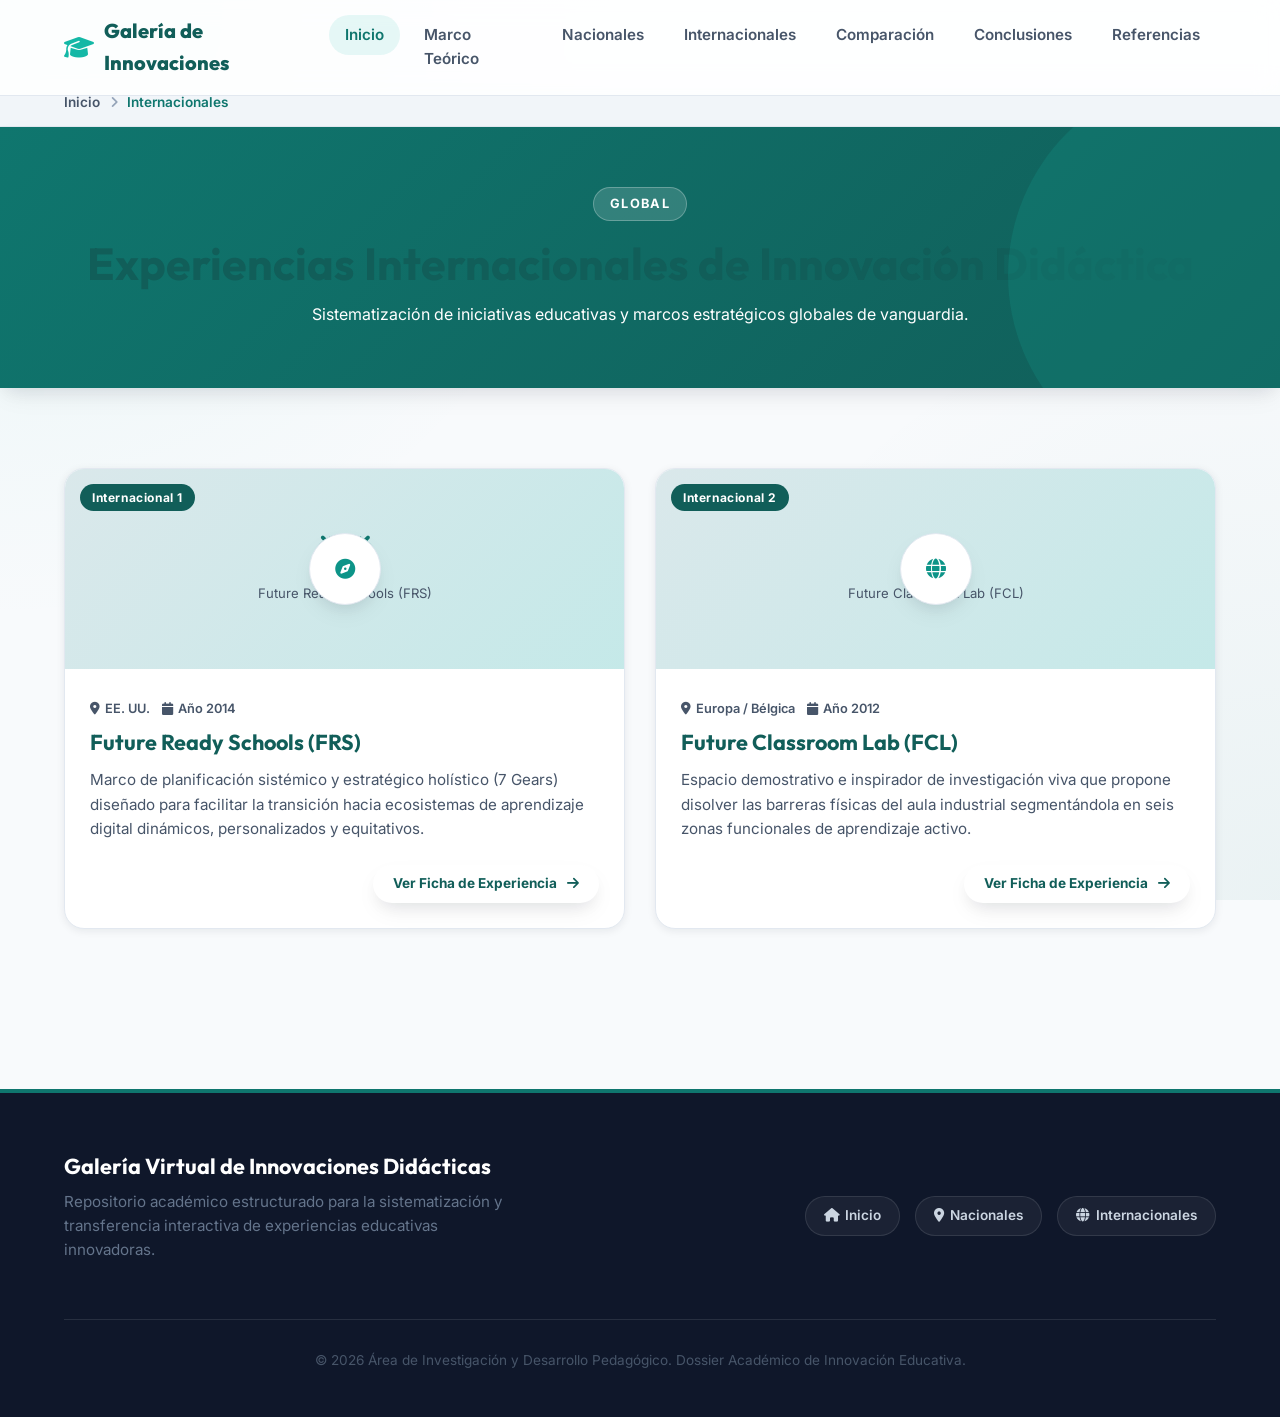
==== galeria-innovacion/internacional/index.html @ 83a40e51 "Primer commit del proyecto" ====
<!DOCTYPE html>
<html lang="es">
<head>
  <meta charset="UTF-8">
  <meta name="viewport" content="width=device-width, initial-scale=1.0">
  <meta name="description" content="Sección de experiencias internacionales de innovación didáctica global en el Dossier Académico.">
  <meta name="author" content="Especialista en Innovación Educativa, Metodologías Activas y TIC">
  <meta name="robots" content="index, follow">
  <meta name="theme-color" content="#0F766E">
  <title>Experiencias Internacionales | Galería de Innovaciones Didácticas</title>
  
  <!-- Font Awesome Icons -->
  <link href="https://cdnjs.cloudflare.com/ajax/libs/font-awesome/6.5.2/css/all.min.css" rel="stylesheet">
  
  <!-- Main Stylesheet -->
  <link rel="stylesheet" href="../css/estilos.css">
</head>
<body>

  <!-- skip link for accessibility -->
  <a href="#contenido-principal" class="skip-link">Saltar al contenido principal</a>

  <!-- Page Loader -->
  <div class="page-loader" id="loader">
    <div class="loader-spinner" role="status" aria-label="Cargando sección"></div>
  </div>

  <!-- Sticky Navigation Header -->
  <header class="site-header" id="site-header">
    <div class="container">
      <div class="navbar-container">
        <a class="navbar-brand" href="../index.html">
          <i class="fa-solid fa-graduation-cap"></i>
          <span>Galería de Innovaciones</span>
        </a>
        <button class="mobile-toggle" id="mobile-toggle" aria-label="Abrir menú de navegación" aria-expanded="false">
          <i class="fa-solid fa-bars"></i>
        </button>
        <nav class="nav-menu" id="nav-menu">
          <ul class="nav-links">
            <li class="nav-item"><a href="../index.html">Inicio</a></li>
            <li class="nav-item"><a href="../index.html#marco-teorico">Marco Teórico</a></li>
            <li class="nav-item"><a href="../nacional/index.html">Nacionales</a></li>
            <li class="nav-item"><a href="index.html" class="active">Internacionales</a></li>
            <li class="nav-item"><a href="../index.html#comparacion">Comparación</a></li>
            <li class="nav-item"><a href="../index.html#conclusiones">Conclusiones</a></li>
            <li class="nav-item"><a href="../index.html#referencias">Referencias</a></li>
          </ul>
        </nav>
      </div>
    </div>
  </header>

  <!-- Breadcrumbs -->
  <nav class="breadcrumb-nav" aria-label="Ruta de navegación">
    <div class="container">
      <ul class="breadcrumb-list">
        <li class="breadcrumb-item"><a href="../index.html">Inicio</a></li>
        <li class="breadcrumb-item active" aria-current="page">Internacionales</li>
      </ul>
    </div>
  </nav>

  <main id="contenido-principal">
    <!-- Hero Header -->
    <section class="hero-home" style="padding: 60px 0; border-radius: 0;">
      <div class="container text-center" style="text-align: center;">
        <span class="hero-kicker">Global</span>
        <h1 style="margin: 0 auto 10px; font-size: clamp(2rem, 4vw, 2.8rem);">Experiencias Internacionales de Innovación Didáctica</h1>
        <p class="hero-lead" style="margin: 0 auto; max-width: 700px;">Sistematización de iniciativas educativas y marcos estratégicos globales de vanguardia.</p>
      </div>
    </section>

    <!-- Cards Grid -->
    <section class="py-5">
      <div class="container">
        <div class="experiences-grid">
          <!-- FRS Card -->
          <article class="experience-card reveal-on-scroll" style="--delay: 0.05s;">
            <div class="experience-card-header">
              <span class="experience-badge">Internacional 1</span>
              <div class="image-placeholder">
                <i class="fa-solid fa-arrows-to-eye"></i>
                <span>Future Ready Schools (FRS)</span>
              </div>
              <div class="logo-badge" title="Logo FRS">
                <i class="fa-solid fa-compass"></i>
              </div>
            </div>
            <div class="experience-card-body">
              <div class="card-meta">
                <span><i class="fa-solid fa-location-dot"></i> EE. UU.</span>
                <span><i class="fa-solid fa-calendar"></i> Año 2014</span>
              </div>
              <h3>Future Ready Schools (FRS)</h3>
              <p>Marco de planificación sistémico y estratégico holístico (7 Gears) diseñado para facilitar la transición hacia ecosistemas de aprendizaje digital dinámicos, personalizados y equitativos.</p>
              <div class="card-actions" style="justify-content: flex-end;">
                <a href="experiencia1.html" class="hero-cta-btn" style="padding: 8px 20px; font-size: 0.85rem;">
                  Ver Ficha de Experiencia
                  <i class="fa-solid fa-arrow-right"></i>
                </a>
              </div>
            </div>
          </article>

          <!-- FCL Card -->
          <article class="experience-card reveal-on-scroll" style="--delay: 0.25s;">
            <div class="experience-card-header">
              <span class="experience-badge">Internacional 2</span>
              <div class="image-placeholder">
                <i class="fa-solid fa-cubes-stacked"></i>
                <span>Future Classroom Lab (FCL)</span>
              </div>
              <div class="logo-badge" title="Logo FCL">
                <i class="fa-solid fa-globe"></i>
              </div>
            </div>
            <div class="experience-card-body">
              <div class="card-meta">
                <span><i class="fa-solid fa-location-dot"></i> Europa / Bélgica</span>
                <span><i class="fa-solid fa-calendar"></i> Año 2012</span>
              </div>
              <h3>Future Classroom Lab (FCL)</h3>
              <p>Espacio demostrativo e inspirador de investigación viva que propone disolver las barreras físicas del aula industrial segmentándola en seis zonas funcionales de aprendizaje activo.</p>
              <div class="card-actions" style="justify-content: flex-end;">
                <a href="experiencia2.html" class="hero-cta-btn" style="padding: 8px 20px; font-size: 0.85rem;">
                  Ver Ficha de Experiencia
                  <i class="fa-solid fa-arrow-right"></i>
                </a>
              </div>
            </div>
          </article>
        </div>
      </div>
    </section>
  </main>

  <!-- Footer -->
  <footer class="site-footer">
    <div class="container">
      <div class="footer-grid">
        <div class="footer-info">
          <h3>Galería Virtual de Innovaciones Didácticas</h3>
          <p>Repositorio académico estructurado para la sistematización y transferencia interactiva de experiencias educativas innovadoras.</p>
        </div>
        <nav class="footer-nav" aria-label="Enlaces rápidos de navegación">
          <ul class="footer-links">
            <li><a href="../index.html"><i class="fa-solid fa-house"></i> Inicio</a></li>
            <li><a href="../nacional/index.html"><i class="fa-solid fa-location-dot"></i> Nacionales</a></li>
            <li><a href="index.html" class="active"><i class="fa-solid fa-globe"></i> Internacionales</a></li>
          </ul>
        </nav>
      </div>
      <div class="footer-bottom">
        <p>&copy; 2026 Área de Investigación y Desarrollo Pedagógico. Dossier Académico de Innovación Educativa.</p>
      </div>
    </div>
  </footer>

  <!-- Main JavaScript -->
  <script src="../js/script.js"></script>
</body>
</html>
---- galeria-innovacion/css/estilos.css ----
@import url('https://fonts.googleapis.com/css2?family=Inter:wght@300;400;500;600;700&family=Outfit:wght@400;500;600;700;800&display=swap');

:root {
  /* Color Palette */
  --color-primary: #0f766e;        /* Deep Teal */
  --color-primary-light: #115e59;  /* Darker Teal */
  --color-secondary: #0d9488;      /* Teal Main */
  --color-accent: #14b8a6;         /* Mint / Light Teal */
  --color-accent-light: #ccfbf1;   /* Soft Mint tint */
  --color-text: #0f172a;           /* Slate 900 */
  --color-text-muted: #475569;     /* Slate 600 */
  --color-bg: #f8fafc;             /* Slate 50 */
  --color-surface: #ffffff;        /* Pure White */
  --color-surface-hover: #f1f5f9;  /* Slate 100 */
  --color-border: #e2e8f0;         /* Slate 200 */
  --color-border-accent: rgba(15, 118, 110, 0.15);
  --color-shadow: rgba(15, 23, 42, 0.08);

  /* Typography */
  --font-headings: 'Outfit', 'Inter', sans-serif;
  --font-body: 'Inter', sans-serif;

  /* Spacing */
  --radius-lg: 20px;
  --radius-md: 12px;
  --radius-sm: 8px;
  --radius-full: 9999px;

  /* Shadows */
  --shadow-sm: 0 2px 8px var(--color-shadow);
  --shadow-md: 0 10px 25px -5px var(--color-shadow), 0 8px 16px -6px var(--color-shadow);
  --shadow-lg: 0 20px 40px -10px var(--color-shadow), 0 12px 20px -8px var(--color-shadow);
  
  /* Transitions */
  --transition-smooth: all 0.4s cubic-bezier(0.16, 1, 0.3, 1);
  --transition-fast: all 0.18s cubic-bezier(0.16, 1, 0.3, 1);
  --transition-cinematic: all 0.85s cubic-bezier(0.16, 1, 0.3, 1);
  --transition-spring: all 0.6s cubic-bezier(0.34, 1.56, 0.64, 1);
}

/* Base Styles */
* {
  box-sizing: border-box;
  margin: 0;
  padding: 0;
}

html {
  scroll-behavior: smooth;
  scroll-padding-top: 90px;
}

body {
  font-family: var(--font-body);
  color: var(--color-text);
  background-color: var(--color-bg);
  line-height: 1.6;
  min-height: 100vh;
  overflow-x: hidden;
  padding-top: 80px; /* Spacing for fixed header */
  background-image: 
    radial-gradient(circle at 0% 0%, rgba(20, 184, 166, 0.08) 0, transparent 40%),
    radial-gradient(circle at 100% 100%, rgba(15, 118, 110, 0.06) 0, transparent 40%);
  background-attachment: fixed;
}

body.modal-open {
  overflow: hidden;
}

/* Accessibility Skip Link */
.skip-link {
  position: absolute;
  top: -100px;
  left: 20px;
  background: var(--color-primary);
  color: var(--color-surface);
  padding: 10px 20px;
  border-radius: var(--radius-sm);
  z-index: 9999;
  text-decoration: none;
  font-weight: 600;
  transition: top 0.2s ease;
}

.skip-link:focus {
  top: 20px;
}

/* Loading Animation */
.page-loader {
  position: fixed;
  inset: 0;
  z-index: 9999;
  background-color: var(--color-bg);
  display: flex;
  justify-content: center;
  align-items: center;
  transition: opacity 0.5s ease, visibility 0.5s ease;
}

.page-loader.is-hidden {
  opacity: 0;
  visibility: hidden;
  pointer-events: none;
}

.loader-spinner {
  width: 50px;
  height: 50px;
  border: 4px solid var(--color-border);
  border-top-color: var(--color-primary);
  border-radius: 50%;
  animation: spin 1s linear infinite;
}

@keyframes spin {
  to { transform: rotate(360deg); }
}

/* Typography elements */
h1, h2, h3, h4 {
  font-family: var(--font-headings);
  color: var(--color-primary-light);
  line-height: 1.25;
  font-weight: 700;
}

p {
  margin-bottom: 1rem;
}

a {
  color: var(--color-primary);
  text-decoration: none;
  transition: var(--transition-fast);
}

a:hover {
  color: var(--color-accent);
}

.container {
  width: 90%;
  max-width: 1200px;
  margin: 0 auto;
}

/* Header & Sticky Navigation */
.site-header {
  position: fixed;
  top: 0;
  left: 0;
  right: 0;
  z-index: 1000;
  background: rgba(255, 255, 255, 0.85);
  backdrop-filter: blur(12px);
  -webkit-backdrop-filter: blur(12px);
  border-bottom: 1px solid var(--color-border);
  transition: var(--transition-smooth);
}

.site-header.is-scrolled {
  background: rgba(255, 255, 255, 0.95);
  box-shadow: var(--shadow-sm);
  padding: 5px 0;
}

.navbar-container {
  display: flex;
  justify-content: space-between;
  align-items: center;
  padding: 15px 0;
  transition: var(--transition-smooth);
}

.navbar-brand {
  display: flex;
  align-items: center;
  gap: 10px;
  font-family: var(--font-headings);
  font-size: 1.25rem;
  font-weight: 800;
  color: var(--color-primary-light);
}

.navbar-brand i {
  color: var(--color-accent);
  font-size: 1.5rem;
}

.nav-links {
  display: flex;
  list-style: none;
  gap: 8px;
}

.nav-item a {
  display: block;
  padding: 8px 16px;
  border-radius: var(--radius-full);
  color: var(--color-text-muted);
  font-size: 0.95rem;
  font-weight: 600;
  transition: var(--transition-smooth);
}

.nav-item a:hover,
.nav-item a.active {
  color: var(--color-primary);
  background: rgba(20, 184, 166, 0.1);
}

/* Mobile Menu Toggle */
.mobile-toggle {
  display: none;
  background: none;
  border: none;
  color: var(--color-primary-light);
  font-size: 1.5rem;
  cursor: pointer;
}

/* Hero Section */
.hero-home {
  padding: 80px 0;
  background: linear-gradient(135deg, var(--color-primary) 0%, var(--color-primary-light) 100%);
  color: var(--color-surface);
  border-radius: 0 0 var(--radius-lg) var(--radius-lg);
  box-shadow: var(--shadow-md);
  position: relative;
  overflow: hidden;
}

.hero-home::before {
  content: '';
  position: absolute;
  top: -20%;
  right: -10%;
  width: 400px;
  height: 400px;
  background: rgba(20, 184, 166, 0.15);
  border-radius: 50%;
  pointer-events: none;
}

.hero-grid {
  display: grid;
  grid-template-columns: 1.2fr 0.8fr;
  gap: 40px;
  align-items: center;
}

.hero-content h1 {
  color: var(--color-surface);
  font-size: clamp(2rem, 4.5vw, 3.5rem);
  line-height: 1.1;
  margin-bottom: 15px;
}

.hero-content .hero-lead {
  font-size: clamp(1rem, 2vw, 1.2rem);
  color: var(--color-accent-light);
  margin-bottom: 25px;
  font-weight: 300;
}

.hero-kicker {
  display: inline-block;
  background: rgba(255, 255, 255, 0.15);
  padding: 6px 16px;
  border-radius: var(--radius-full);
  font-size: 0.8rem;
  font-weight: 700;
  text-transform: uppercase;
  letter-spacing: 0.1em;
  margin-bottom: 15px;
  border: 1px solid rgba(255, 255, 255, 0.25);
}

.hero-metadata-card {
  background: rgba(255, 255, 255, 0.1);
  backdrop-filter: blur(10px);
  -webkit-backdrop-filter: blur(10px);
  border: 1px solid rgba(255, 255, 255, 0.2);
  border-radius: var(--radius-lg);
  padding: 30px;
  box-shadow: var(--shadow-lg);
}

.hero-metadata-card h3 {
  color: var(--color-surface);
  margin-bottom: 20px;
  border-bottom: 2px solid rgba(20, 184, 166, 0.3);
  padding-bottom: 10px;
  font-size: 1.2rem;
}

.meta-item {
  display: flex;
  gap: 12px;
  margin-bottom: 18px;
}

.meta-item:last-child {
  margin-bottom: 0;
}

.meta-item i {
  color: var(--color-accent);
  font-size: 1.25rem;
  margin-top: 3px;
}

.meta-item-text strong {
  display: block;
  font-size: 0.85rem;
  color: var(--color-accent-light);
  text-transform: uppercase;
  letter-spacing: 0.05em;
}

.meta-item-text span {
  font-size: 0.95rem;
  font-weight: 400;
}

.hero-cta-btn {
  display: inline-flex;
  align-items: center;
  gap: 10px;
  background: var(--color-surface);
  color: var(--color-primary-light);
  padding: 12px 28px;
  border-radius: var(--radius-full);
  font-weight: 700;
  box-shadow: var(--shadow-md);
  transition: var(--transition-smooth);
}

.hero-cta-btn:hover {
  background: var(--color-accent);
  color: var(--color-surface);
  transform: translateY(-2px);
}

/* Sections Configuration */
section.py-5 {
  padding: 80px 0;
}

.section-header {
  text-align: center;
  max-width: 800px;
  margin: 0 auto 50px;
}

.section-badge {
  display: inline-block;
  background: var(--color-accent-light);
  color: var(--color-primary-light);
  padding: 6px 14px;
  border-radius: var(--radius-full);
  font-size: 0.8rem;
  font-weight: 700;
  text-transform: uppercase;
  margin-bottom: 15px;
}

.section-title {
  font-size: clamp(1.75rem, 3.5vw, 2.5rem);
  margin-bottom: 15px;
}

.section-desc {
  color: var(--color-text-muted);
  font-size: 1.05rem;
}

/* Marco Teórico Tabs */
.theoretical-tabs {
  background: var(--color-surface);
  border: 1px solid var(--color-border);
  border-radius: var(--radius-lg);
  box-shadow: var(--shadow-md);
  overflow: hidden;
}

.tabs-nav {
  display: grid;
  grid-template-columns: repeat(4, 1fr);
  background: #f1f5f9;
  border-bottom: 1px solid var(--color-border);
}

.tab-btn {
  padding: 20px 10px;
  border: none;
  background: none;
  font-family: var(--font-headings);
  font-weight: 700;
  color: var(--color-text-muted);
  font-size: 0.95rem;
  cursor: pointer;
  transition: var(--transition-smooth);
  text-align: center;
  outline: none;
}

.tab-btn:hover {
  color: var(--color-primary);
  background: rgba(255, 255, 255, 0.5);
}

.tab-btn.active {
  color: var(--color-primary);
  background: var(--color-surface);
  position: relative;
}

.tab-btn.active::after {
  content: '';
  position: absolute;
  bottom: 0;
  left: 0;
  right: 0;
  height: 4px;
  background: var(--color-accent);
}

.tabs-content {
  padding: 40px;
}

.tab-pane {
  display: none;
  animation: fadeIn 0.4s ease;
}

.tab-pane.active {
  display: block;
}

@keyframes fadeIn {
  from { opacity: 0; transform: translateY(10px); }
  to { opacity: 1; transform: translateY(0); }
}

.theoretical-item-grid {
  display: grid;
  grid-template-columns: 1fr 1.2fr;
  gap: 40px;
  align-items: center;
}

.theoretical-text h3 {
  font-size: 1.6rem;
  margin-bottom: 20px;
  position: relative;
  padding-bottom: 10px;
}

.theoretical-text h3::after {
  content: '';
  position: absolute;
  left: 0;
  bottom: 0;
  width: 60px;
  height: 3px;
  background: var(--color-accent);
}

.theoretical-text p {
  color: var(--color-text-muted);
  font-size: 1.05rem;
  margin-bottom: 15px;
}

.theoretical-graphic-placeholder {
  background: radial-gradient(circle at 50% 50%, var(--color-accent-light) 0%, #e2e8f0 100%);
  border: 2px dashed var(--color-primary);
  border-radius: var(--radius-md);
  padding: 40px 20px;
  text-align: center;
  min-height: 250px;
  display: flex;
  flex-direction: column;
  justify-content: center;
  align-items: center;
  gap: 15px;
  color: var(--color-primary-light);
}

.theoretical-graphic-placeholder i {
  font-size: 3rem;
  color: var(--color-secondary);
}

.theoretical-graphic-placeholder span {
  font-weight: 700;
  font-size: 0.95rem;
}

.theoretical-graphic-placeholder p {
  font-size: 0.85rem;
  color: var(--color-text-muted);
  max-width: 80%;
  margin: 0;
}

/* Experience Cards System */
.experiences-grid {
  display: grid;
  grid-template-columns: repeat(auto-fit, minmax(320px, 1fr));
  gap: 30px;
}

.experience-card {
  background: var(--color-surface);
  border: 1px solid var(--color-border);
  border-radius: var(--radius-lg);
  overflow: hidden;
  box-shadow: var(--shadow-sm);
  transition: var(--transition-smooth);
  display: flex;
  flex-direction: column;
}

.experience-card:hover {
  transform: translateY(-8px);
  box-shadow: var(--shadow-lg);
  border-color: var(--color-accent);
}

.experience-card-header {
  position: relative;
  background: #f1f5f9;
  background-size: cover;
  background-position: center;
  height: 200px;
  display: flex;
  align-items: center;
  justify-content: center;
  overflow: hidden;
}

.experience-card-header .image-placeholder {
  position: absolute;
  inset: 0;
  display: flex;
  flex-direction: column;
  justify-content: center;
  align-items: center;
  gap: 10px;
  background: linear-gradient(135deg, rgba(15, 118, 110, 0.1) 0%, rgba(20, 184, 166, 0.2) 100%);
  padding: 20px;
  text-align: center;
  transition: var(--transition-smooth);
}

.experience-card:hover .image-placeholder {
  transform: scale(1.05);
}

.experience-card-header .image-placeholder i {
  font-size: 2.5rem;
  color: var(--color-primary);
}

.experience-card-header .image-placeholder span {
  font-size: 0.82rem;
  color: var(--color-text-muted);
  line-height: 1.3;
}

.experience-badge {
  position: absolute;
  top: 15px;
  left: 15px;
  background: var(--color-primary-light);
  color: var(--color-surface);
  padding: 4px 12px;
  border-radius: var(--radius-full);
  font-size: 0.75rem;
  font-weight: 700;
  letter-spacing: 0.05em;
  z-index: 10;
}

.logo-badge {
  position: absolute;
  top: 50%;
  left: 50%;
  transform: translate(-50%, -50%);
  background: var(--color-surface);
  border: 1px solid var(--color-border);
  padding: 10px;
  border-radius: 50%;
  width: 72px;
  height: 72px;
  display: flex;
  align-items: center;
  justify-content: center;
  box-shadow: var(--shadow-md);
  z-index: 10;
  backdrop-filter: blur(6px);
  -webkit-backdrop-filter: blur(6px);
}

.logo-badge img,
.logo-badge .logo-badge-img {
  width: 100%;
  height: 100%;
  object-fit: contain;
  display: block;
  border-radius: 50%;
}

.logo-badge i {
  color: var(--color-secondary);
  font-size: 1.25rem;
}

.experience-card-body {
  padding: 30px 25px 25px;
  display: flex;
  flex-direction: column;
  flex-grow: 1;
}

.card-meta {
  display: flex;
  gap: 12px;
  font-size: 0.8rem;
  color: var(--color-text-muted);
  margin-bottom: 10px;
  font-weight: 600;
}

.card-meta span {
  display: flex;
  align-items: center;
  gap: 5px;
}

.experience-card-body h3 {
  font-size: 1.35rem;
  margin-bottom: 12px;
  color: var(--color-primary-light);
}

.experience-card-body p {
  color: var(--color-text-muted);
  font-size: 0.95rem;
  margin-bottom: 20px;
  display: -webkit-box;
  -webkit-line-clamp: 3;
  line-clamp: 3;
  -webkit-box-orient: vertical;
  overflow: hidden;
  height: 4.8rem;
}

.card-actions {
  margin-top: auto;
  display: flex;
  justify-content: space-between;
  align-items: center;
  gap: 12px;
  flex-wrap: wrap;
}

.details-btn {
  display: inline-flex;
  align-items: center;
  gap: 6px;
  color: var(--color-primary);
  font-weight: 700;
  font-size: 0.9rem;
  border: none;
  background: none;
  cursor: pointer;
  transition: var(--transition-smooth);
}

.details-btn:hover {
  color: var(--color-accent);
  gap: 10px;
}

.subpage-link {
  color: var(--color-text-muted);
  font-size: 0.85rem;
  font-weight: 500;
  display: inline-flex;
  align-items: center;
  gap: 4px;
}

.subpage-link:hover {
  color: var(--color-primary);
}

/* Interactive Slider/Drawer for Details */
.experience-drawer {
  position: fixed;
  inset: 0;
  z-index: 2000;
  visibility: hidden;
  transition: visibility 0.4s;
}

.experience-drawer.is-active {
  visibility: visible;
}

.drawer-overlay {
  position: absolute;
  inset: 0;
  background: rgba(15, 23, 42, 0.6);
  backdrop-filter: blur(4px);
  opacity: 0;
  transition: opacity 0.4s ease;
}

.experience-drawer.is-active .drawer-overlay {
  opacity: 1;
}

.drawer-content {
  position: absolute;
  top: 0;
  right: 0;
  bottom: 0;
  width: 90%;
  max-width: 750px;
  background: var(--color-surface);
  box-shadow: -10px 0 30px rgba(0, 0, 0, 0.15);
  transform: translateX(100%);
  transition: transform 0.4s cubic-bezier(0.16, 1, 0.3, 1);
  display: flex;
  flex-direction: column;
}

.experience-drawer.is-active .drawer-content {
  transform: translateX(0);
}

.drawer-header {
  padding: 25px 30px;
  background: var(--color-primary-light);
  color: var(--color-surface);
  display: flex;
  justify-content: space-between;
  align-items: center;
  border-bottom: 1px solid rgba(255, 255, 255, 0.1);
}

.drawer-header h2 {
  color: var(--color-surface);
  font-size: 1.5rem;
}

.close-drawer {
  background: rgba(255, 255, 255, 0.15);
  border: none;
  width: 40px;
  height: 40px;
  border-radius: 50%;
  display: grid;
  place-items: center;
  color: var(--color-surface);
  font-size: 1.25rem;
  cursor: pointer;
  transition: var(--transition-smooth);
}

.close-drawer:hover {
  background: rgba(255, 255, 255, 0.3);
  transform: rotate(90deg);
}

.drawer-body {
  padding: 30px;
  overflow-y: auto;
  flex-grow: 1;
}

/* Drawer Detail Sections Layout */
.drawer-meta-bar {
  display: flex;
  flex-wrap: wrap;
  gap: 15px;
  margin-bottom: 30px;
  padding-bottom: 20px;
  border-bottom: 1px solid var(--color-border);
}

.drawer-meta-badge {
  display: inline-flex;
  align-items: center;
  gap: 8px;
  padding: 6px 14px;
  background: #f1f5f9;
  border-radius: var(--radius-full);
  font-size: 0.85rem;
  font-weight: 600;
  color: var(--color-primary-light);
}

.drawer-meta-badge i {
  color: var(--color-accent);
}

.drawer-image-section {
  display: grid;
  grid-template-columns: 1fr 1fr;
  gap: 20px;
  margin-bottom: 30px;
}

.drawer-image-card {
  border: 1px solid var(--color-border);
  border-radius: var(--radius-md);
  padding: 20px;
  background: var(--color-bg);
  text-align: center;
  display: flex;
  flex-direction: column;
  justify-content: center;
  align-items: center;
  gap: 8px;
}

.drawer-image-card.banner {
  grid-column: span 2;
}

.drawer-image-card i {
  font-size: 2.2rem;
  color: var(--color-secondary);
}

.drawer-image-card strong {
  font-size: 0.85rem;
  text-transform: uppercase;
  color: var(--color-primary-light);
}

.drawer-image-card p {
  font-size: 0.8rem;
  color: var(--color-text-muted);
  margin: 0;
}

.drawer-block {
  margin-bottom: 30px;
}

.drawer-block h3 {
  font-size: 1.25rem;
  margin-bottom: 12px;
  display: flex;
  align-items: center;
  gap: 10px;
  border-bottom: 2px solid var(--color-accent-light);
  padding-bottom: 6px;
}

.drawer-block h3 i {
  color: var(--color-accent);
  font-size: 1.15rem;
}

.drawer-block p {
  color: var(--color-text-muted);
  font-size: 0.98rem;
  line-height: 1.7;
}

.drawer-footer-actions {
  padding: 20px 30px;
  border-top: 1px solid var(--color-border);
  display: flex;
  justify-content: flex-end;
  gap: 15px;
  background: #f8fafc;
}

/* Systemic Comparison Table */
.table-wrapper {
  background: var(--color-surface);
  border: 1px solid var(--color-border);
  border-radius: var(--radius-lg);
  box-shadow: var(--shadow-md);
  overflow-x: auto;
  margin-bottom: 30px;
}

.comparison-table {
  width: 100%;
  border-collapse: collapse;
  text-align: left;
  font-size: 0.92rem;
  min-width: 900px;
}

.comparison-table th, 
.comparison-table td {
  padding: 18px 20px;
  border-bottom: 1px solid var(--color-border);
  vertical-align: top;
  line-height: 1.5;
}

.comparison-table th {
  background-color: var(--color-primary-light);
  color: var(--color-surface);
  font-family: var(--font-headings);
  font-weight: 700;
  text-transform: uppercase;
  font-size: 0.82rem;
  letter-spacing: 0.08em;
  position: sticky;
  top: 0;
}

.comparison-table th:first-child {
  background-color: var(--color-primary);
  width: 180px;
}

.comparison-table tr:last-child td {
  border-bottom: none;
}

.comparison-table tr:nth-child(even) td {
  background-color: rgba(248, 250, 252, 0.6);
}

.comparison-table td:first-child {
  font-family: var(--font-headings);
  font-weight: 700;
  color: var(--color-primary-light);
  background-color: #f8fafc !important;
  border-right: 1px solid var(--color-border);
}

.comparison-table td.highlight-col {
  background-color: rgba(20, 184, 166, 0.06) !important;
  border-left: 2px solid var(--color-accent);
  border-right: 2px solid var(--color-accent);
}

.table-filter-bar {
  display: flex;
  gap: 10px;
  justify-content: center;
  margin-bottom: 25px;
  flex-wrap: wrap;
}

.table-filter-btn {
  background: var(--color-surface);
  border: 1px solid var(--color-border);
  color: var(--color-text-muted);
  padding: 8px 18px;
  border-radius: var(--radius-full);
  font-weight: 600;
  cursor: pointer;
  transition: var(--transition-smooth);
}

.table-filter-btn:hover {
  background: var(--color-surface-hover);
  color: var(--color-primary);
}

.table-filter-btn.active {
  background: var(--color-primary);
  color: var(--color-surface);
  border-color: var(--color-primary);
  box-shadow: var(--shadow-sm);
}

/* Conclusions Section */
.conclusions-grid {
  display: grid;
  grid-template-columns: repeat(auto-fit, minmax(280px, 1fr));
  gap: 25px;
}

.conclusion-card {
  background: var(--color-surface);
  border: 1px solid var(--color-border);
  border-radius: var(--radius-lg);
  padding: 35px 30px;
  box-shadow: var(--shadow-sm);
  transition: var(--transition-smooth);
  position: relative;
}

.conclusion-card:hover {
  transform: translateY(-5px);
  box-shadow: var(--shadow-md);
  border-color: var(--color-accent);
}

.conclusion-number {
  width: 50px;
  height: 50px;
  background: var(--color-accent-light);
  color: var(--color-primary);
  border-radius: 50%;
  display: grid;
  place-items: center;
  font-family: var(--font-headings);
  font-weight: 800;
  font-size: 1.5rem;
  margin-bottom: 20px;
  box-shadow: inset 0 2px 4px rgba(15, 118, 110, 0.1);
}

.conclusion-card h3 {
  font-size: 1.15rem;
  margin-bottom: 12px;
  color: var(--color-primary-light);
  line-height: 1.4;
}

.conclusion-card p {
  color: var(--color-text-muted);
  font-size: 0.95rem;
  margin: 0;
}

/* APA References Layout */
.references-list {
  background: var(--color-surface);
  border: 1px solid var(--color-border);
  border-radius: var(--radius-lg);
  padding: 40px;
  box-shadow: var(--shadow-sm);
  list-style: none;
}

.references-list li {
  margin-bottom: 20px;
  padding-left: 36px;
  text-indent: -36px;
  font-size: 0.92rem;
  color: var(--color-text-muted);
  line-height: 1.6;
}

.references-list li:last-child {
  margin-bottom: 0;
}

/* Footer Section */
.site-footer {
  background: #0f172a;
  color: #94a3b8;
  padding: 60px 0 30px;
  margin-top: 80px;
  border-top: 4px solid var(--color-primary);
}

.footer-grid {
  display: grid;
  grid-template-columns: 1.5fr 1fr;
  gap: 40px;
  margin-bottom: 40px;
  align-items: center;
}

.footer-info h3 {
  color: var(--color-surface);
  font-size: 1.35rem;
  margin-bottom: 10px;
}

.footer-info p {
  font-size: 0.95rem;
  color: #64748b;
  max-width: 450px;
}

.footer-links {
  display: flex;
  gap: 15px;
  justify-content: flex-end;
  list-style: none;
}

.footer-links a {
  background: rgba(255, 255, 255, 0.05);
  border: 1px solid rgba(255, 255, 255, 0.1);
  color: #cbd5e1;
  padding: 8px 18px;
  border-radius: var(--radius-full);
  font-size: 0.85rem;
  font-weight: 600;
  display: inline-flex;
  align-items: center;
  gap: 6px;
}

.footer-links a:hover {
  background: var(--color-primary);
  color: var(--color-surface);
  transform: translateY(-2px);
}

.footer-bottom {
  text-align: center;
  padding-top: 30px;
  border-top: 1px solid rgba(255, 255, 255, 0.1);
  font-size: 0.85rem;
  color: #475569;
}

/* Scroll Top Button */
.scroll-top-btn {
  position: fixed;
  bottom: 25px;
  right: 25px;
  width: 45px;
  height: 45px;
  background-color: var(--color-primary);
  color: var(--color-surface);
  border: none;
  border-radius: 50%;
  display: grid;
  place-items: center;
  cursor: pointer;
  box-shadow: var(--shadow-md);
  z-index: 999;
  opacity: 0;
  visibility: hidden;
  transform: translateY(15px);
  transition: var(--transition-smooth);
}

.scroll-top-btn.is-visible {
  opacity: 1;
  visibility: visible;
  transform: translateY(0);
}

.scroll-top-btn:hover {
  background-color: var(--color-accent);
  transform: scale(1.1);
}

/* Custom UI Breadcrumbs helper */
.breadcrumb-nav {
  background: #f1f5f9;
  padding: 12px 0;
  border-bottom: 1px solid var(--color-border);
}

.breadcrumb-list {
  display: flex;
  list-style: none;
  gap: 10px;
  font-size: 0.85rem;
  font-weight: 600;
}

.breadcrumb-item {
  display: flex;
  align-items: center;
  gap: 8px;
  color: var(--color-text-muted);
}

.breadcrumb-item a {
  color: var(--color-text-muted);
}

.breadcrumb-item a:hover {
  color: var(--color-primary);
}

.breadcrumb-item + .breadcrumb-item::before {
  content: '\f105';
  font-family: 'Font Awesome 6 Free';
  font-weight: 900;
  color: #94a3b8;
}

.breadcrumb-item.active {
  color: var(--color-primary);
}

/* Subpage Detail Sheet specific styles */
.detail-sheet-grid {
  display: grid;
  grid-template-columns: 2fr 1fr;
  gap: 30px;
  margin-top: 40px;
}

.detail-main-content {
  display: flex;
  flex-direction: column;
  gap: 30px;
}

.detail-card {
  background: var(--color-surface);
  border: 1px solid var(--color-border);
  border-radius: var(--radius-lg);
  padding: 40px;
  box-shadow: var(--shadow-sm);
}

.detail-card h2 {
  font-size: 1.5rem;
  color: var(--color-primary-light);
  margin-bottom: 20px;
  display: flex;
  align-items: center;
  gap: 10px;
  border-bottom: 2px solid var(--color-accent-light);
  padding-bottom: 8px;
}

.detail-card h2 i {
  color: var(--color-accent);
}

.detail-card p {
  color: var(--color-text-muted);
  font-size: 1rem;
  line-height: 1.75;
}

.detail-sidebar {
  display: flex;
  flex-direction: column;
  gap: 30px;
}

.sidebar-widget {
  background: var(--color-surface);
  border: 1px solid var(--color-border);
  border-radius: var(--radius-lg);
  padding: 30px;
  box-shadow: var(--shadow-sm);
}

.sidebar-widget h3 {
  font-size: 1.2rem;
  margin-bottom: 15px;
  border-bottom: 1px solid var(--color-border);
  padding-bottom: 10px;
}

.sidebar-widget p {
  font-size: 0.9rem;
  color: var(--color-text-muted);
}

.sidebar-meta-list {
  list-style: none;
}

.sidebar-meta-list li {
  display: flex;
  gap: 12px;
  margin-bottom: 15px;
  font-size: 0.9rem;
}

.sidebar-meta-list li:last-child {
  margin-bottom: 0;
}

.sidebar-meta-list i {
  color: var(--color-accent);
  font-size: 1.1rem;
  margin-top: 2px;
}

.sidebar-meta-list strong {
  display: block;
  color: var(--color-text);
}

.sidebar-meta-list span {
  color: var(--color-text-muted);
}

/* Media Queries */
@media (max-width: 992px) {
  .hero-grid {
    grid-template-columns: 1fr;
    gap: 30px;
  }

  .tabs-nav {
    grid-template-columns: 1fr 1fr;
  }

  .theoretical-item-grid {
    grid-template-columns: 1fr;
    gap: 30px;
  }

  .footer-grid {
    grid-template-columns: 1fr;
    text-align: center;
    gap: 20px;
  }

  .footer-links {
    justify-content: center;
  }

  .detail-sheet-grid {
    grid-template-columns: 1fr;
  }

  .experiences-grid {
    grid-template-columns: repeat(2, minmax(0, 1fr));
    gap: 24px;
  }

  .experience-card-header {
    height: 200px;
  }

  .logo-badge {
    width: 64px;
    height: 64px;
    bottom: 14px;
  }

  .card-actions {
    flex-direction: column;
    align-items: flex-start;
  }
}

@media (max-width: 768px) {
  .navbar-container {
    position: relative;
    padding: 15px 0;
  }

  .mobile-toggle {
    display: block;
  }

  .nav-links {
    position: absolute;
    top: 100%;
    left: -5%;
    right: -5%;
    background: var(--color-surface);
    flex-direction: column;
    padding: 20px;
    border-bottom: 1px solid var(--color-border);
    box-shadow: var(--shadow-md);
    gap: 10px;
    display: none;
    z-index: 999;
  }

  .nav-links.is-active {
    display: flex;
  }

  .nav-item a {
    border-radius: var(--radius-sm);
  }

  .tabs-content {
    padding: 25px;
  }

  .drawer-image-section {
    grid-template-columns: 1fr;
  }
  
  .drawer-image-card.banner {
    grid-column: span 1;
  }

  .experiences-grid {
    grid-template-columns: 1fr;
    gap: 20px;
  }

  .experience-card {
    max-width: 560px;
    margin: 0 auto;
    width: 100%;
  }

  .experience-card-header {
    height: 180px;
  }

  .experience-card-body {
    padding: 24px 20px 20px;
  }

  .card-meta {
    flex-wrap: wrap;
  }

  .logo-badge {
    width: 60px;
    height: 60px;
    bottom: 12px;
  }
}

@media (max-width: 480px) {
  .tabs-nav {
    grid-template-columns: 1fr;
  }

  .tabs-content {
    padding: 20px 15px;
  }

  .drawer-content {
    width: 100%;
  }

  .drawer-body {
    padding: 20px;
  }

  .references-list {
    padding: 20px;
  }

  .experience-card-header {
    height: 160px;
  }

  .experience-badge {
    font-size: 0.7rem;
    padding: 4px 10px;
  }

  .logo-badge {
    width: 54px;
    height: 54px;
    padding: 8px;
  }

  .experience-card-body h3 {
    font-size: 1.2rem;
  }
}

/* ==========================================================================
   Motion UI Keyframes & Entrance Animations
   ========================================================================== */

/* Hero Cascading Entrance Keyframes */
@keyframes fadeInUpCinematic {
  from {
    opacity: 0;
    transform: translateY(35px);
  }
  to {
    opacity: 1;
    transform: translateY(0);
  }
}

.hero-animate-kicker,
.hero-animate-title,
.hero-animate-lead,
.hero-animate-cta,
.hero-animate-card {
  opacity: 0;
  animation: fadeInUpCinematic 0.95s cubic-bezier(0.16, 1, 0.3, 1) forwards;
}

.hero-animate-kicker { animation-delay: 0.1s; }
.hero-animate-title  { animation-delay: 0.22s; }
.hero-animate-lead   { animation-delay: 0.34s; }
.hero-animate-cta    { animation-delay: 0.46s; }
.hero-animate-card   { animation-delay: 0.58s; }

/* Scroll Reveal Base Class */
.reveal-on-scroll {
  opacity: 0;
  transform: translateY(35px);
  transition: opacity 0.85s cubic-bezier(0.16, 1, 0.3, 1), transform 0.85s cubic-bezier(0.16, 1, 0.3, 1);
  will-change: transform, opacity;
}

.reveal-on-scroll.is-visible {
  opacity: 1;
  transform: translateY(0);
}

/* Staggered Delay Helpers using style variables */
.reveal-on-scroll[style*="--delay"] {
  transition-delay: var(--delay);
}

/* Table Row Hover Highlight */
.comparison-table tbody tr {
  transition: background-color 0.25s cubic-bezier(0.16, 1, 0.3, 1);
}

.comparison-table tbody tr:hover td {
  background-color: rgba(20, 184, 166, 0.05) !important;
}

/* Micro-interaction Spring transitions for interactive elements */
.hero-cta-btn, .tab-btn, .details-btn, .close-drawer, .scroll-top-btn {
  transition: transform 0.4s cubic-bezier(0.34, 1.56, 0.64, 1), 
              background-color 0.3s cubic-bezier(0.16, 1, 0.3, 1),
              color 0.3s cubic-bezier(0.16, 1, 0.3, 1),
              box-shadow 0.4s cubic-bezier(0.16, 1, 0.3, 1);
}

/* ==========================================================================
   Interactive SVG & Vector Graphics Styles
   ========================================================================== */

.interactive-svg-container {
  position: relative;
  width: 100%;
  max-width: 520px;
  margin: 0 auto;
  background: var(--color-surface);
  border: 1px solid var(--color-border);
  border-radius: var(--radius-lg);
  padding: 25px 20px 20px;
  box-shadow: var(--shadow-sm);
  transition: var(--transition-smooth);
}

.interactive-svg-container:hover {
  box-shadow: var(--shadow-md);
  border-color: var(--color-accent);
  transform: translateY(-2px);
}

.interactive-svg {
  width: 100%;
  height: auto;
  display: block;
  overflow: visible;
}

/* Floating interactive pulse badge */
.interactive-badge-pulse {
  position: absolute;
  top: 15px;
  right: 15px;
  background: var(--color-accent-light);
  color: var(--color-primary-light);
  padding: 4px 10px;
  border-radius: var(--radius-sm);
  font-size: 0.68rem;
  font-weight: 800;
  font-family: var(--font-headings);
  text-transform: uppercase;
  letter-spacing: 0.05em;
  display: inline-flex;
  align-items: center;
  gap: 5px;
  box-shadow: 0 0 0 0 rgba(20, 184, 166, 0.4);
  animation: badgePulse 2s infinite cubic-bezier(0.66, 0, 0, 1);
  z-index: 5;
  pointer-events: none;
}

@keyframes badgePulse {
  0% {
    transform: scale(0.95);
    box-shadow: 0 0 0 0 rgba(20, 184, 166, 0.6);
  }
  70% {
    transform: scale(1);
    box-shadow: 0 0 0 6px rgba(20, 184, 166, 0);
  }
  100% {
    transform: scale(0.95);
    box-shadow: 0 0 0 0 rgba(20, 184, 166, 0);
  }
}

/* SVG interactive nodes and sibling dimming */
.svg-node {
  cursor: pointer;
  transition: opacity 0.35s ease, 
              transform 0.35s cubic-bezier(0.34, 1.56, 0.64, 1), 
              filter 0.35s ease;
  transform-origin: center;
  transform-box: fill-box;
}

/* Dim siblings when hovering inside SVG */
.interactive-svg:hover .svg-node:not(:hover) {
  opacity: 0.35;
  filter: grayscale(30%);
}

.svg-node:hover {
  transform: scale(1.05);
  opacity: 1 !important;
  filter: drop-shadow(0 8px 16px rgba(15, 118, 110, 0.2)) grayscale(0%) !important;
}

.svg-node.active {
  opacity: 1 !important;
  filter: drop-shadow(0 8px 16px rgba(20, 184, 166, 0.25)) grayscale(0%) !important;
}

/* Specific SVG parts */
.svg-bg {
  fill: #f8fafc;
  stroke: var(--color-border);
  stroke-width: 1.5;
  transition: fill 0.35s ease, stroke 0.35s ease;
}

.svg-node:hover .svg-bg {
  fill: #f0fdfa; /* soft mint tint */
  stroke: var(--color-secondary);
}

.svg-node.active .svg-bg {
  fill: var(--color-accent-light);
  stroke: var(--color-primary);
}

.svg-text {
  font-family: var(--font-headings);
  font-size: 13px;
  font-weight: 700;
  fill: var(--color-text);
  pointer-events: none;
  transition: fill 0.35s ease;
}

.svg-node:hover .svg-text {
  fill: var(--color-primary-light);
}

.svg-desc {
  font-family: var(--font-body);
  font-size: 10px;
  fill: var(--color-text-muted);
  pointer-events: none;
}

.svg-arrow {
  fill: none;
  stroke: var(--color-text-muted);
  stroke-width: 2;
  stroke-dasharray: 6 6;
  animation: strokeDraw 30s linear infinite;
  opacity: 0.6;
}

.svg-arrow.solid {
  stroke-dasharray: none;
  animation: none;
  stroke: var(--color-primary);
  opacity: 0.85;
}

.svg-node:hover .svg-circle-outline {
  stroke: var(--color-accent);
  stroke-width: 2.5;
}

/* Accent indicator line inside SVG rectangles */
.svg-accent-bar {
  stroke: var(--color-secondary);
  stroke-width: 3.5px;
  stroke-linecap: round;
  transition: stroke 0.35s ease, stroke-width 0.35s ease;
}

.svg-node:hover .svg-accent-bar {
  stroke: var(--color-accent);
  stroke-width: 4.5px;
}

/* Interactive SVG state classes controlled by JS */
.svg-interactive-descriptor {
  margin-top: 20px;
  padding: 14px 18px;
  background: linear-gradient(135deg, #f8fafc 0%, #f1f5f9 100%);
  border-radius: var(--radius-md);
  border-left: 4px solid var(--color-secondary);
  font-size: 0.88rem;
  line-height: 1.6;
  color: var(--color-text-muted);
  min-height: 72px;
  box-shadow: inset 0 2px 4px rgba(15, 23, 42, 0.03);
  transition: opacity 0.3s cubic-bezier(0.16, 1, 0.3, 1), 
              transform 0.3s cubic-bezier(0.16, 1, 0.3, 1);
}

/* Animations */
@keyframes strokeDraw {
  to {
    stroke-dashoffset: -300;
  }
}

/* Reduced Motion Mode */
@media (prefers-reduced-motion: reduce) {
  html {
    scroll-behavior: auto !important;
  }

  *,
  *::before,
  *::after {
    animation-duration: 0.01ms !important;
    animation-iteration-count: 1 !important;
    transition-duration: 0.01ms !important;
    scroll-behavior: auto !important;
  }
}
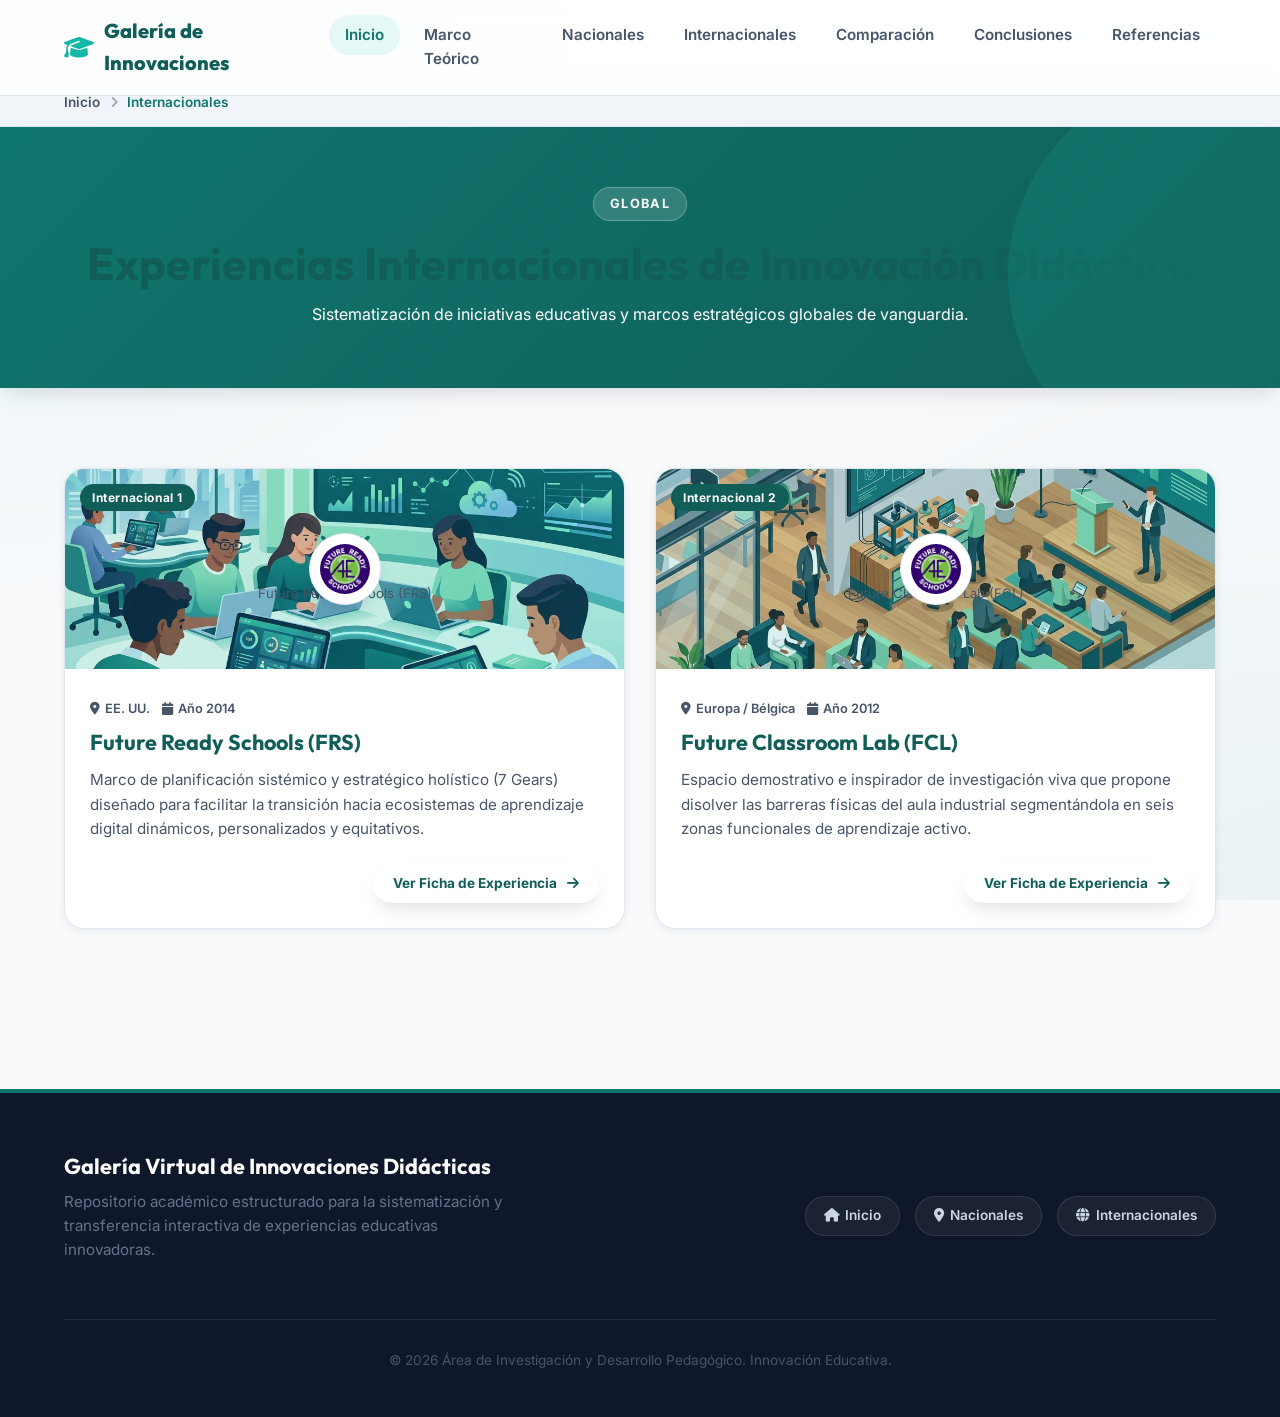
==== commit a07bd75a: "Describe los cambios" ====
--- a/galeria-innovacion/internacional/index.html
+++ b/galeria-innovacion/internacional/index.html
@@ -3,7 +3,7 @@
 <head>
   <meta charset="UTF-8">
   <meta name="viewport" content="width=device-width, initial-scale=1.0">
-  <meta name="description" content="Sección de experiencias internacionales de innovación didáctica global en el Dossier Académico.">
+  <meta name="description" content="Sección de experiencias internacionales de innovación didáctica global.">
   <meta name="author" content="Especialista en Innovación Educativa, Metodologías Activas y TIC">
   <meta name="robots" content="index, follow">
   <meta name="theme-color" content="#0F766E">
@@ -76,15 +76,15 @@
       <div class="container">
         <div class="experiences-grid">
           <!-- FRS Card -->
-          <article class="experience-card reveal-on-scroll" style="--delay: 0.05s;">
-            <div class="experience-card-header">
+          <article class="experience-card">
+            <div class="experience-card-header" style="background-image: url('../img/frs_banner.png');">
               <span class="experience-badge">Internacional 1</span>
               <div class="image-placeholder">
                 <i class="fa-solid fa-arrows-to-eye"></i>
                 <span>Future Ready Schools (FRS)</span>
               </div>
               <div class="logo-badge" title="Logo FRS">
-                <i class="fa-solid fa-compass"></i>
+                <img src="../img/logo-f.png" alt="Logo Future Ready Schools" class="logo-badge-img">
               </div>
             </div>
             <div class="experience-card-body">
@@ -104,15 +104,15 @@
           </article>
 
           <!-- FCL Card -->
-          <article class="experience-card reveal-on-scroll" style="--delay: 0.25s;">
-            <div class="experience-card-header">
+          <article class="experience-card">
+            <div class="experience-card-header" style="background-image: url('../img/fcl_banner.png');">
               <span class="experience-badge">Internacional 2</span>
               <div class="image-placeholder">
                 <i class="fa-solid fa-cubes-stacked"></i>
                 <span>Future Classroom Lab (FCL)</span>
               </div>
               <div class="logo-badge" title="Logo FCL">
-                <i class="fa-solid fa-globe"></i>
+                <img src="../img/logo-f.png" alt="Logo Future Classroom Lab" class="logo-badge-img">
               </div>
             </div>
             <div class="experience-card-body">
@@ -152,7 +152,7 @@
         </nav>
       </div>
       <div class="footer-bottom">
-        <p>&copy; 2026 Área de Investigación y Desarrollo Pedagógico. Dossier Académico de Innovación Educativa.</p>
+        <p>&copy; 2026 Área de Investigación y Desarrollo Pedagógico. Innovación Educativa.</p>
       </div>
     </div>
   </footer>
--- a/galeria-innovacion/css/estilos.css
+++ b/galeria-innovacion/css/estilos.css
@@ -1335,7 +1335,9 @@
   .logo-badge {
     width: 64px;
     height: 64px;
-    bottom: 14px;
+    top: 50%;
+    left: 50%;
+    transform: translate(-50%, -50%);
   }
 
   .card-actions {
@@ -1400,22 +1402,46 @@
     width: 100%;
   }
 
+  .container {
+    width: 92%;
+  }
+
+  .hero-home {
+    padding: 70px 0 56px;
+  }
+
+  .hero-content h1 {
+    font-size: clamp(1.7rem, 7vw, 2.35rem);
+  }
+
+  .hero-content .hero-lead {
+    font-size: 0.95rem;
+  }
+
+  .section-title {
+    font-size: clamp(1.5rem, 5vw, 2rem);
+  }
+
   .experience-card-header {
-    height: 180px;
+    height: 170px;
   }
 
   .experience-card-body {
-    padding: 24px 20px 20px;
+    padding: 22px 16px 18px;
   }
 
   .card-meta {
     flex-wrap: wrap;
+    gap: 8px;
   }
 
   .logo-badge {
-    width: 60px;
-    height: 60px;
-    bottom: 12px;
+    width: 58px;
+    height: 58px;
+    padding: 8px;
+    top: 50%;
+    left: 50%;
+    transform: translate(-50%, -50%);
   }
 }
 
@@ -1440,23 +1466,60 @@
     padding: 20px;
   }
 
+  .container {
+    width: 94%;
+  }
+
+  .hero-home {
+    padding: 60px 0 48px;
+  }
+
+  .hero-content h1 {
+    font-size: clamp(1.5rem, 7vw, 2rem);
+  }
+
+  .hero-content .hero-lead {
+    font-size: 0.9rem;
+  }
+
   .experience-card-header {
-    height: 160px;
+    height: 150px;
   }
 
   .experience-badge {
-    font-size: 0.7rem;
-    padding: 4px 10px;
+    font-size: 0.68rem;
+    padding: 4px 9px;
   }
 
   .logo-badge {
     width: 54px;
     height: 54px;
-    padding: 8px;
+    padding: 7px;
+  }
+
+  .experience-card-body {
+    padding: 20px 14px 16px;
   }
 
   .experience-card-body h3 {
-    font-size: 1.2rem;
+    font-size: 1.15rem;
+  }
+
+  .experience-card-body p {
+    font-size: 0.9rem;
+    height: auto;
+    -webkit-line-clamp: 4;
+  }
+
+  .card-actions {
+    flex-direction: column;
+    align-items: stretch;
+  }
+
+  .details-btn,
+  .subpage-link {
+    width: 100%;
+    justify-content: center;
   }
 }
 
